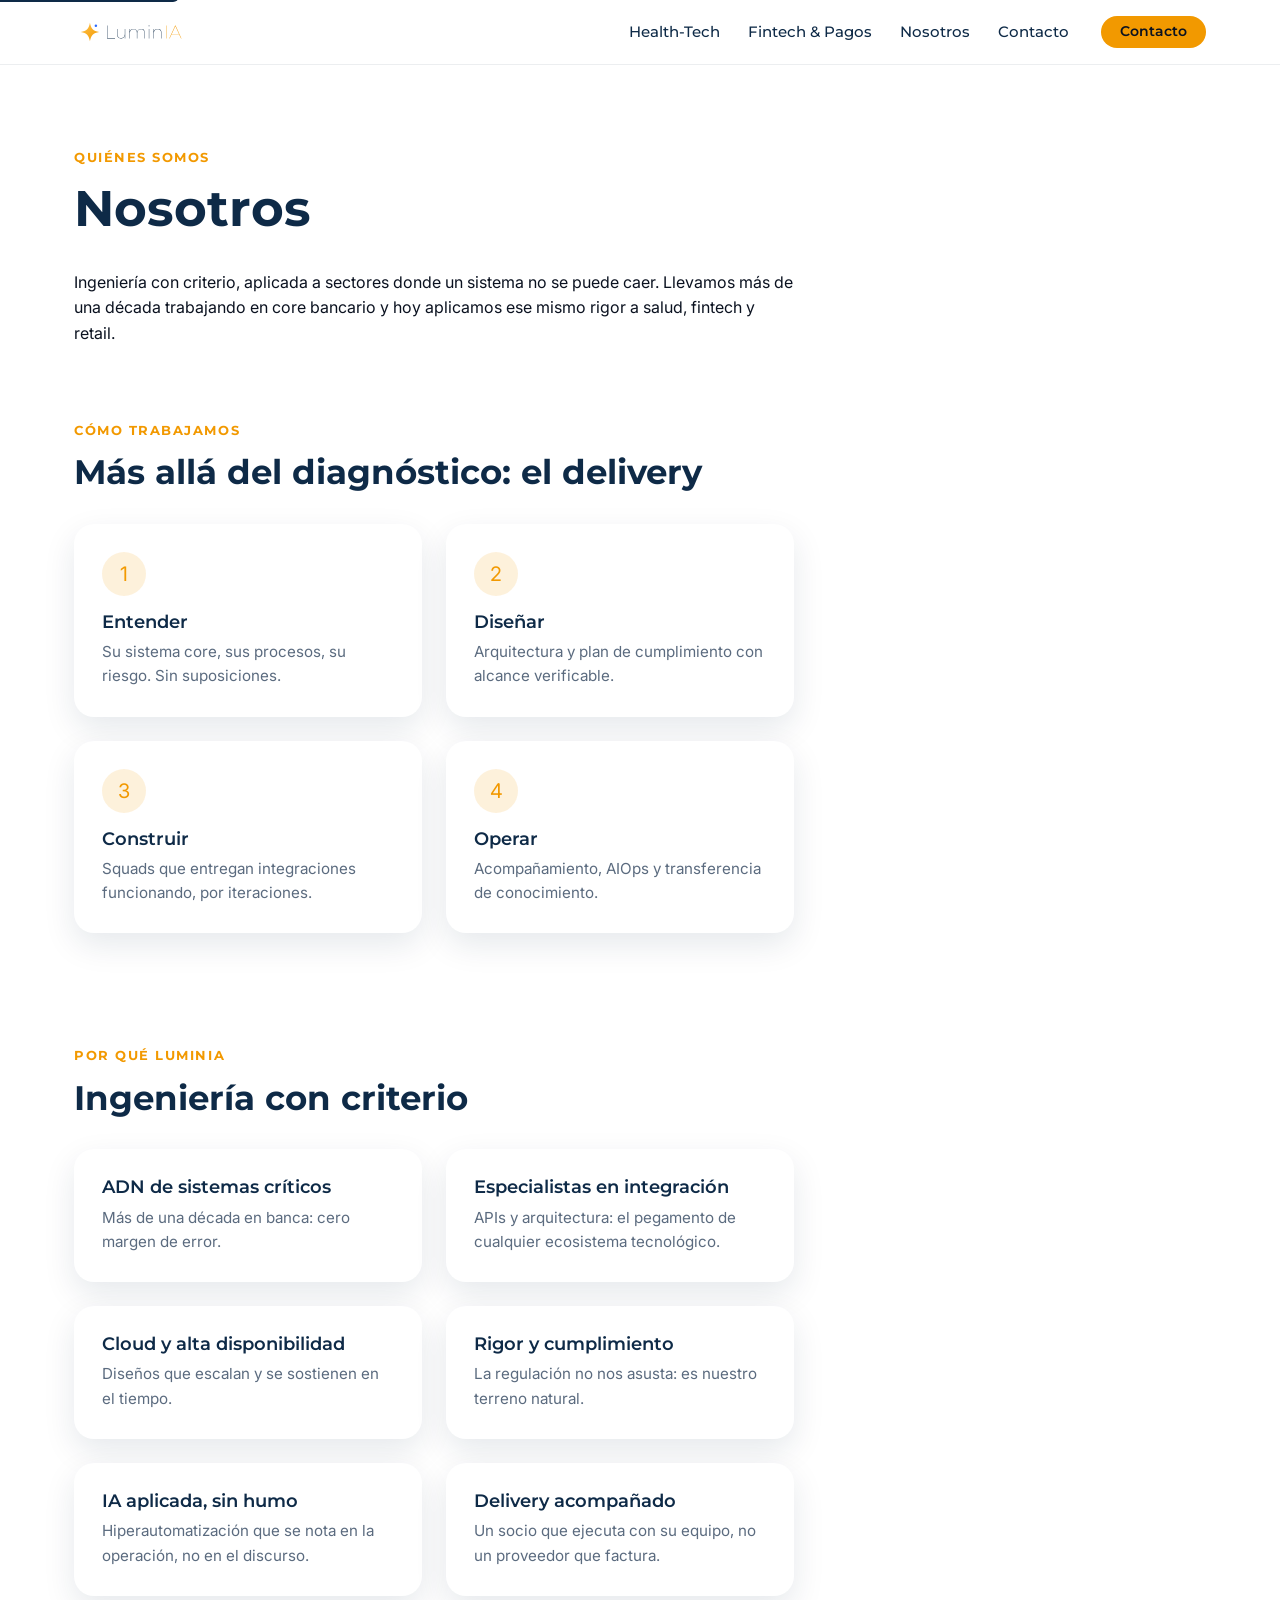
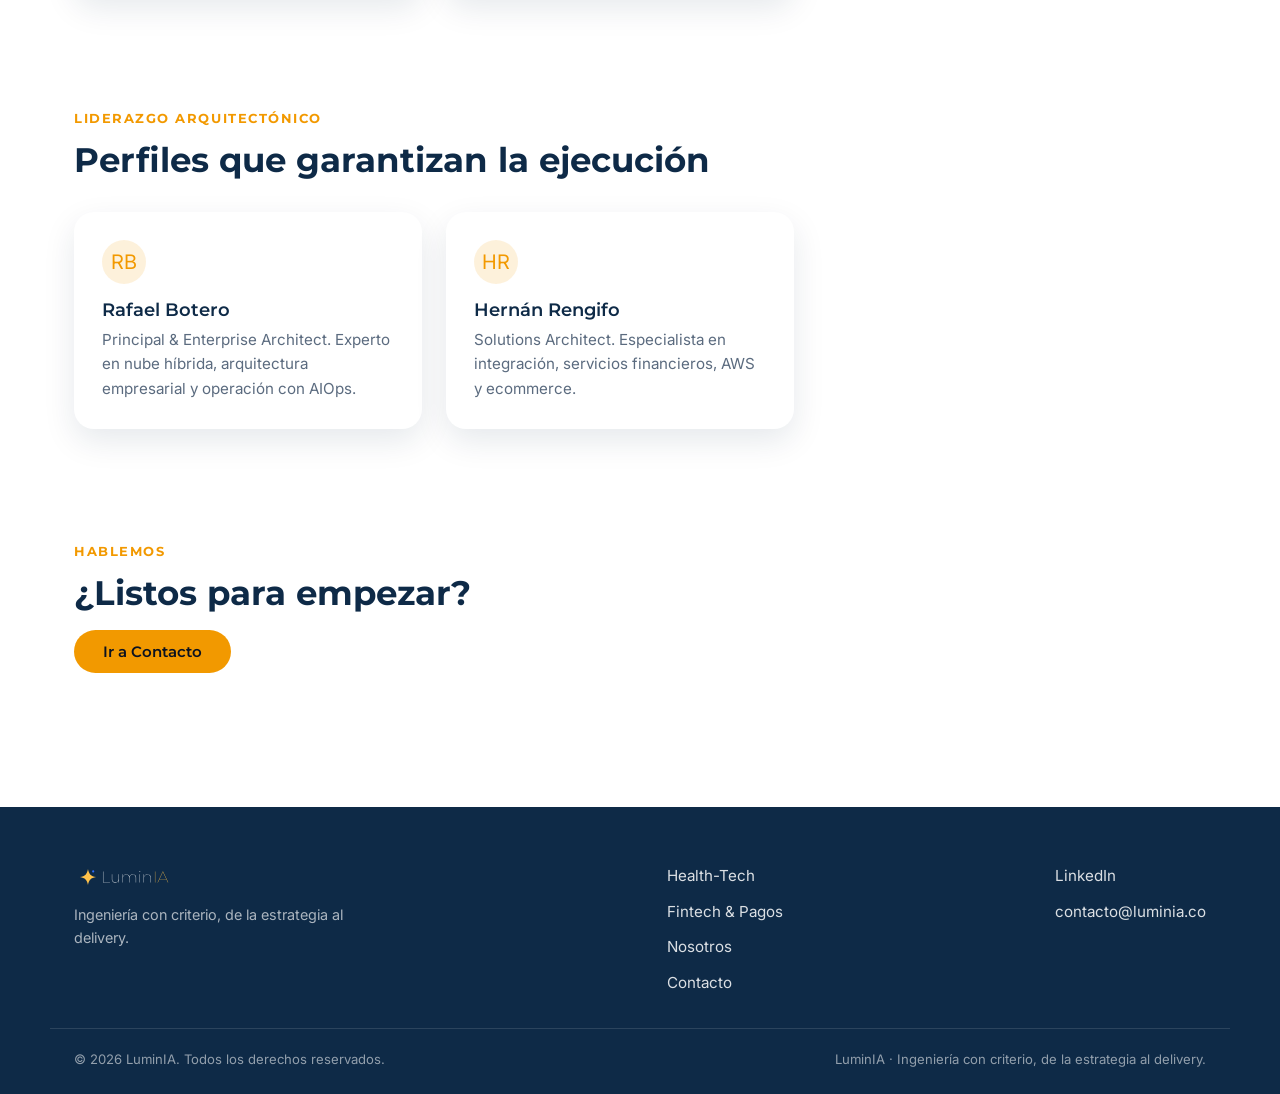
==== about/index.html @ e6b4fa3d "Deploy site from luminiawebsource@22130ef" ====
<!DOCTYPE html>
<html lang="es">
<head>
<meta charset="utf-8">
<meta http-equiv="X-UA-Compatible" content="IE=edge">
<meta name="viewport" content="width=device-width, initial-scale=1">
<meta name="theme-color" content="#0e2a47">

<link rel="icon" type="image/svg+xml" href="/assets/logos/luminia-isotipo.svg">
<link rel="alternate icon" href="/assets/logos/luminia-isotipo.png">
<link rel="stylesheet" href="/assets/css/style.css">

<!-- Begin Jekyll SEO tag v2.9.0 -->
<title>Nosotros | LuminIA</title>
<meta name="generator" content="Jekyll v4.4.1" />
<meta property="og:title" content="Nosotros" />
<meta property="og:locale" content="en_US" />
<meta name="description" content="Consultoría e ingeniería de TI con IA aplicada para banca, fintech y retail." />
<meta name="twitter:description" property="og:description" content="Consultoría e ingeniería de TI con IA aplicada para banca, fintech y retail." />
<link rel="canonical" href="https://luminiaconsulting.com/about/" />
<meta property="og:url" content="https://luminiaconsulting.com/about/" />
<meta property="og:site_name" content="LuminIA" />
<meta property="og:type" content="website" />
<meta name="twitter:card" content="summary" />
<meta name="twitter:title" content="Nosotros" />
<script type="application/ld+json">
{"@context":"https://schema.org","@type":"WebSite","description":"Consultoría e ingeniería de TI con IA aplicada para banca, fintech y retail.","headline":"Nosotros","name":"LuminIA","publisher":{"@type":"Organization","logo":{"@type":"ImageObject","url":"https://luminiaconsulting.com/assets/logos/luminia-isotipo-app.png"}},"url":"https://luminiaconsulting.com/about/"}</script>
<!-- End Jekyll SEO tag -->

<link type="application/atom+xml" rel="alternate" href="https://luminiaconsulting.com/feed.xml" title="LuminIA" />

</head>
<body>
  <a class="skip-link" href="#main-content">Saltar al contenido</a>
  <header class="site-header">
  <div class="container site-header__inner">
    <a class="site-header__brand" href="/" aria-label="LuminIA">
      <img class="site-header__logo" src="/assets/logos/luminia-logo-principal.svg" alt="LuminIA">
    </a>

    <button type="button" class="nav-toggle" aria-expanded="false" aria-controls="site-nav">
      <span class="visually-hidden">Abrir menú</span>
      <span class="nav-toggle__bar"></span>
      <span class="nav-toggle__bar"></span>
      <span class="nav-toggle__bar"></span>
    </button>

    <nav class="site-nav" id="site-nav" aria-label="Principal">
      <ul class="site-nav__list">
        



  
  
    <li><a href="/salud/">Health-Tech</a></li>
  

  
  
    <li><a href="/fintech/">Fintech & Pagos</a></li>
  

  
  
    <li><a href="/about/">Nosotros</a></li>
  

  
  
    <li><a href="/contacto/">Contacto</a></li>
  


      </ul>
      
        
        
          <a class="btn btn--primary btn--sm" href="/contacto/">Contacto</a>
        
      
    </nav>
  </div>
</header>


  <main id="main-content">
    <article class="page">
  <div class="container section">
    
      <header class="page__header">
        <p class="kicker">Quiénes somos</p>
        <h1 class="page__title">Nosotros</h1>
      </header>
    

    <div class="page__content">
      <p>Ingeniería con criterio, aplicada a sectores donde un sistema no se puede caer. Llevamos más de una década trabajando en core bancario y hoy aplicamos ese mismo rigor a salud, fintech y retail.</p>

<div id="como-trabajamos" class="section--tight">
  <p class="kicker">Cómo trabajamos</p>
  <h2>Más allá del diagnóstico: el delivery</h2>

  <div class="cards-grid">
    <div class="card">
      <div class="card__chip">1</div>
      <h3 class="card__title">Entender</h3>
      <p class="card__body">Su sistema core, sus procesos, su riesgo. Sin suposiciones.</p>
    </div>
    <div class="card">
      <div class="card__chip">2</div>
      <h3 class="card__title">Diseñar</h3>
      <p class="card__body">Arquitectura y plan de cumplimiento con alcance verificable.</p>
    </div>
    <div class="card">
      <div class="card__chip">3</div>
      <h3 class="card__title">Construir</h3>
      <p class="card__body">Squads que entregan integraciones funcionando, por iteraciones.</p>
    </div>
    <div class="card">
      <div class="card__chip">4</div>
      <h3 class="card__title">Operar</h3>
      <p class="card__body">Acompañamiento, AIOps y transferencia de conocimiento.</p>
    </div>
  </div>
</div>

<div class="section--tight">
  <p class="kicker">Por qué LuminIA</p>
  <h2>Ingeniería con criterio</h2>

  <div class="cards-grid">
    <div class="card">
      <h3 class="card__title">ADN de sistemas críticos</h3>
      <p class="card__body">Más de una década en banca: cero margen de error.</p>
    </div>
    <div class="card">
      <h3 class="card__title">Especialistas en integración</h3>
      <p class="card__body">APIs y arquitectura: el pegamento de cualquier ecosistema tecnológico.</p>
    </div>
    <div class="card">
      <h3 class="card__title">Cloud y alta disponibilidad</h3>
      <p class="card__body">Diseños que escalan y se sostienen en el tiempo.</p>
    </div>
    <div class="card">
      <h3 class="card__title">Rigor y cumplimiento</h3>
      <p class="card__body">La regulación no nos asusta: es nuestro terreno natural.</p>
    </div>
    <div class="card">
      <h3 class="card__title">IA aplicada, sin humo</h3>
      <p class="card__body">Hiperautomatización que se nota en la operación, no en el discurso.</p>
    </div>
    <div class="card">
      <h3 class="card__title">Delivery acompañado</h3>
      <p class="card__body">Un socio que ejecuta con su equipo, no un proveedor que factura.</p>
    </div>
  </div>
</div>

<div class="section--tight">
  <p class="kicker">Liderazgo arquitectónico</p>
  <h2>Perfiles que garantizan la ejecución</h2>

  <div class="cards-grid">
    <div class="card">
      <div class="card__chip">RB</div>
      <h3 class="card__title">Rafael Botero</h3>
      <p class="card__body">Principal &amp; Enterprise Architect. Experto en nube híbrida, arquitectura empresarial y operación con AIOps.</p>
    </div>
    <div class="card">
      <div class="card__chip">HR</div>
      <h3 class="card__title">Hernán Rengifo</h3>
      <p class="card__body">Solutions Architect. Especialista en integración, servicios financieros, AWS y ecommerce.</p>
    </div>
  </div>
</div>

<div class="section--tight">
  <p class="kicker">Hablemos</p>
  <h2>¿Listos para empezar?</h2>
  <a class="btn btn--primary" href="/contacto/">Ir a Contacto</a>
</div>

    </div>
  </div>
</article>

  </main>

  <footer class="site-footer">
  <div class="container site-footer__inner">
    <div class="site-footer__brand">
      <img class="site-footer__logo" src="/assets/logos/luminia-logo-negativo.svg" alt="LuminIA">
      <p class="site-footer__tagline">Ingeniería con criterio, de la estrategia al delivery.</p>
    </div>

    <nav class="site-footer__nav" aria-label="Footer">
      <ul>
        



  
  
    <li><a href="/salud/">Health-Tech</a></li>
  

  
  
    <li><a href="/fintech/">Fintech & Pagos</a></li>
  

  
  
    <li><a href="/about/">Nosotros</a></li>
  

  
  
    <li><a href="/contacto/">Contacto</a></li>
  


      </ul>
    </nav>

    
      <ul class="site-footer__social">
        <li><a href="https://www.linkedin.com/company/luminia-consulting/">LinkedIn</a></li>
        
        <li><a href="mailto:contacto@luminia.co">contacto@luminia.co</a></li>
      </ul>
    
  </div>

  <div class="container site-footer__meta">
    <span>© 2026 LuminIA. Todos los derechos reservados.</span>
    <span>LuminIA · Ingeniería con criterio, de la estrategia al delivery.</span>
  </div>
</footer>


  <script src="/assets/js/luminia-theme.js" defer></script>
</body>
</html>
---- assets/css/style.css ----
@font-face {
  font-family: "Montserrat";
  src: url("../fonts/Montserrat-400.ttf") format("truetype");
  font-weight: 400;
  font-style: normal;
  font-display: swap;
}
@font-face {
  font-family: "Montserrat";
  src: url("../fonts/Montserrat-500.ttf") format("truetype");
  font-weight: 500;
  font-style: normal;
  font-display: swap;
}
@font-face {
  font-family: "Montserrat";
  src: url("../fonts/Montserrat-600.ttf") format("truetype");
  font-weight: 600;
  font-style: normal;
  font-display: swap;
}
@font-face {
  font-family: "Montserrat";
  src: url("../fonts/Montserrat-700.ttf") format("truetype");
  font-weight: 700;
  font-style: normal;
  font-display: swap;
}
@font-face {
  font-family: "Montserrat";
  src: url("../fonts/Montserrat-800.ttf") format("truetype");
  font-weight: 800;
  font-style: normal;
  font-display: swap;
}
@font-face {
  font-family: "Inter";
  src: url("../fonts/Inter-400.ttf") format("truetype");
  font-weight: 400;
  font-style: normal;
  font-display: swap;
}
@font-face {
  font-family: "Inter";
  src: url("../fonts/Inter-500.ttf") format("truetype");
  font-weight: 500;
  font-style: normal;
  font-display: swap;
}
@font-face {
  font-family: "Inter";
  src: url("../fonts/Inter-600.ttf") format("truetype");
  font-weight: 600;
  font-style: normal;
  font-display: swap;
}
@font-face {
  font-family: "Inter";
  src: url("../fonts/Inter-700.ttf") format("truetype");
  font-weight: 700;
  font-style: normal;
  font-display: swap;
}
*,
*::before,
*::after {
  box-sizing: border-box;
}

html {
  scroll-behavior: smooth;
}

body {
  margin: 0;
  font-family: "Inter", Calibri, Arial, sans-serif;
  font-size: 16px;
  line-height: 1.6;
  color: #0b1220;
  background: #ffffff;
  -webkit-font-smoothing: antialiased;
}

h1,
h2,
h3,
h4,
h5,
h6 {
  font-family: "Montserrat", Arial, Helvetica, sans-serif;
  color: #0e2a47;
  line-height: 1.15;
  margin: 0 0 0.5em;
}

h1 {
  font-size: clamp(2rem, 1.5rem + 2vw, 3.25rem);
  font-weight: 700;
}

h2 {
  font-size: clamp(1.5rem, 1.3rem + 1vw, 2.25rem);
  font-weight: 700;
}

h3 {
  font-size: 1.375rem;
  font-weight: 600;
}

p {
  margin: 0 0 1em;
  color: #0b1220;
}

a {
  color: #2d6bff;
  text-decoration-thickness: 1px;
  text-underline-offset: 2px;
}

a:hover {
  color: #f29900;
}

img {
  max-width: 100%;
  height: auto;
  display: block;
}

ul,
ol {
  padding-left: 1.25em;
}

::selection {
  background: #ffc24b;
  color: #0b1220;
}

.visually-hidden {
  position: absolute;
  width: 1px;
  height: 1px;
  padding: 0;
  margin: -1px;
  overflow: hidden;
  clip: rect(0, 0, 0, 0);
  white-space: nowrap;
  border: 0;
}

.skip-link {
  position: absolute;
  top: -48px;
  left: 0;
  z-index: 1000;
  padding: 12px 20px;
  background: #0e2a47;
  color: #ffffff;
  border-radius: 0 0 6px 0;
  transition: top 180ms ease;
}

.skip-link:focus {
  top: 0;
}

.container {
  max-width: 1180px;
  margin-inline: auto;
  padding-inline: 24px;
}

.section {
  padding-block: clamp(48px, 5vw + 16px, 96px);
}

.section--tight {
  padding-block: clamp(32px, 3vw + 16px, 56px);
}

.section--dark {
  background: #0e2a47;
  color: #ffffff;
}

.section--mist {
  background: #f4f7fb;
}

.kicker {
  display: inline-block;
  margin: 0 0 12px;
  font-family: "Montserrat", Arial, Helvetica, sans-serif;
  font-size: 0.8rem;
  font-weight: 700;
  letter-spacing: 0.12em;
  text-transform: uppercase;
  color: #f29900;
}

.kicker--ondark {
  color: #ffc24b;
}

.text-muted {
  color: #5b6b7f;
}

.text-ondark {
  color: #ffffff;
}

.text-ondark .text-muted,
.text-ondark p {
  color: rgba(255, 255, 255, 0.78);
}

.btn {
  display: inline-flex;
  align-items: center;
  justify-content: center;
  gap: 8px;
  padding: 13px 28px;
  border-radius: 999px;
  font-family: "Montserrat", Arial, Helvetica, sans-serif;
  font-size: 0.95rem;
  font-weight: 600;
  line-height: 1;
  text-decoration: none;
  border: 1px solid transparent;
  cursor: pointer;
  transition: transform 180ms ease, box-shadow 180ms ease, background-color 180ms ease, color 180ms ease, border-color 180ms ease;
}

.btn:hover {
  transform: translateY(-1px);
}

.btn--primary {
  background: #f29900;
  color: #0b1220;
}

.btn--primary:hover {
  background: #ffc24b;
  color: #0b1220;
}

.btn--outline {
  background: transparent;
  border-color: #0e2a47;
  color: #0e2a47;
}

.btn--outline:hover {
  background: #0e2a47;
  color: #ffffff;
}

.btn--outline.btn--ondark {
  border-color: rgba(255, 255, 255, 0.6);
  color: #ffffff;
}

.btn--outline.btn--ondark:hover {
  background: #ffffff;
  color: #0e2a47;
  border-color: #ffffff;
}

.btn--sm {
  padding: 8px 18px;
  font-size: 0.85rem;
}

.site-header {
  position: sticky;
  top: 0;
  z-index: 100;
  background: rgba(255, 255, 255, 0.92);
  -webkit-backdrop-filter: blur(8px);
  backdrop-filter: blur(8px);
  box-shadow: 0 1px 0 rgba(14, 42, 71, 0.08);
}

.site-header__inner {
  display: flex;
  align-items: center;
  justify-content: space-between;
  gap: 24px;
  padding-block: 16px;
}

.site-header__brand {
  display: inline-flex;
  align-items: center;
}

.site-header__logo {
  height: 32px;
  width: auto;
}

.nav-toggle {
  display: none;
  flex-direction: column;
  justify-content: center;
  gap: 5px;
  width: 40px;
  height: 40px;
  padding: 0;
  border: none;
  background: transparent;
  cursor: pointer;
}

.nav-toggle__bar {
  display: block;
  width: 100%;
  height: 2px;
  background: #0e2a47;
  border-radius: 2px;
  transition: transform 180ms ease, opacity 180ms ease;
}

.site-nav {
  display: flex;
  align-items: center;
  gap: 32px;
}

.site-nav__list {
  display: flex;
  align-items: center;
  gap: 28px;
  margin: 0;
  padding: 0;
  list-style: none;
}

.site-nav__list a {
  font-family: "Montserrat", Arial, Helvetica, sans-serif;
  font-size: 0.95rem;
  font-weight: 500;
  color: #0e2a47;
  text-decoration: none;
}

.site-nav__list a:hover {
  color: #f29900;
}

@media (max-width: 768px) {
  .nav-toggle {
    display: flex;
  }
  .site-nav {
    position: fixed;
    inset: 0 0 auto auto;
    top: 0;
    height: 100vh;
    width: min(320px, 85vw);
    flex-direction: column;
    align-items: flex-start;
    gap: 28px;
    padding: 96px 32px 32px;
    background: #0e2a47;
    transform: translateX(100%);
    transition: transform 180ms ease;
  }
  .site-nav.is-open {
    transform: translateX(0);
  }
  .site-nav__list {
    flex-direction: column;
    align-items: flex-start;
    gap: 20px;
  }
  .site-nav__list a {
    color: #ffffff;
    font-size: 1.1rem;
  }
  .nav-toggle[aria-expanded=true] .nav-toggle__bar:nth-child(1) {
    transform: translateY(7px) rotate(45deg);
  }
  .nav-toggle[aria-expanded=true] .nav-toggle__bar:nth-child(2) {
    opacity: 0;
  }
  .nav-toggle[aria-expanded=true] .nav-toggle__bar:nth-child(3) {
    transform: translateY(-7px) rotate(-45deg);
  }
}
.hero {
  position: relative;
  overflow: hidden;
  background: #0e2a47;
  color: #ffffff;
}

.hero__spark {
  position: absolute;
  top: -10%;
  right: -6%;
  width: min(560px, 60vw);
  height: auto;
  opacity: 0.16;
  pointer-events: none;
}

.hero__inner {
  position: relative;
  z-index: 1;
  padding-block: clamp(72px, 8vw, 140px);
  max-width: 760px;
}

.hero__title {
  color: #ffffff;
  margin-bottom: 0.4em;
}

.hero__subtitle {
  font-size: 1.15rem;
  color: rgba(255, 255, 255, 0.8);
  max-width: 56ch;
  margin-bottom: 2em;
}

.hero__actions {
  display: flex;
  flex-wrap: wrap;
  gap: 16px;
}

.cards-grid {
  display: grid;
  grid-template-columns: repeat(auto-fit, minmax(240px, 1fr));
  gap: 24px;
  margin-top: 32px;
}

.card {
  padding: 28px;
  background: #ffffff;
  border-radius: 20px;
  box-shadow: 0 12px 32px rgba(14, 42, 71, 0.1);
}

.card__chip {
  display: inline-flex;
  align-items: center;
  justify-content: center;
  width: 44px;
  height: 44px;
  margin-bottom: 16px;
  border-radius: 50%;
  background: rgba(242, 153, 0, 0.14);
  color: #f29900;
  font-size: 1.25rem;
}

.card__title {
  font-size: 1.1rem;
  margin-bottom: 8px;
}

.card__body {
  margin: 0;
  color: #5b6b7f;
  font-size: 0.95rem;
}

.site-footer {
  background: #0e2a47;
  color: rgba(255, 255, 255, 0.85);
  padding-block: 56px 24px;
}

.site-footer__inner {
  display: flex;
  flex-wrap: wrap;
  justify-content: space-between;
  gap: 40px;
  padding-bottom: 32px;
  border-bottom: 1px solid rgba(255, 255, 255, 0.12);
}

.site-footer__brand {
  max-width: 320px;
}

.site-footer__logo {
  height: 28px;
  width: auto;
  margin-bottom: 12px;
}

.site-footer__tagline {
  color: rgba(255, 255, 255, 0.65);
  font-size: 0.9rem;
  margin: 0;
}

.site-footer__nav ul,
.site-footer__social {
  list-style: none;
  margin: 0;
  padding: 0;
  display: flex;
  flex-direction: column;
  gap: 10px;
}

.site-footer__nav a,
.site-footer__social a {
  color: rgba(255, 255, 255, 0.85);
  text-decoration: none;
  font-size: 0.95rem;
}

.site-footer__nav a:hover,
.site-footer__social a:hover {
  color: #ffc24b;
}

.site-footer__meta {
  display: flex;
  flex-wrap: wrap;
  justify-content: space-between;
  gap: 8px;
  padding-top: 20px;
  font-size: 0.82rem;
  color: rgba(255, 255, 255, 0.55);
}

.page__header,
.post__header {
  margin-bottom: 2rem;
}

.post__meta {
  font-size: 0.9rem;
}

.page__content,
.post__content {
  max-width: 72ch;
}

.page__content img,
.post__content img {
  border-radius: 12px;
}

/*# sourceMappingURL=style.css.map */
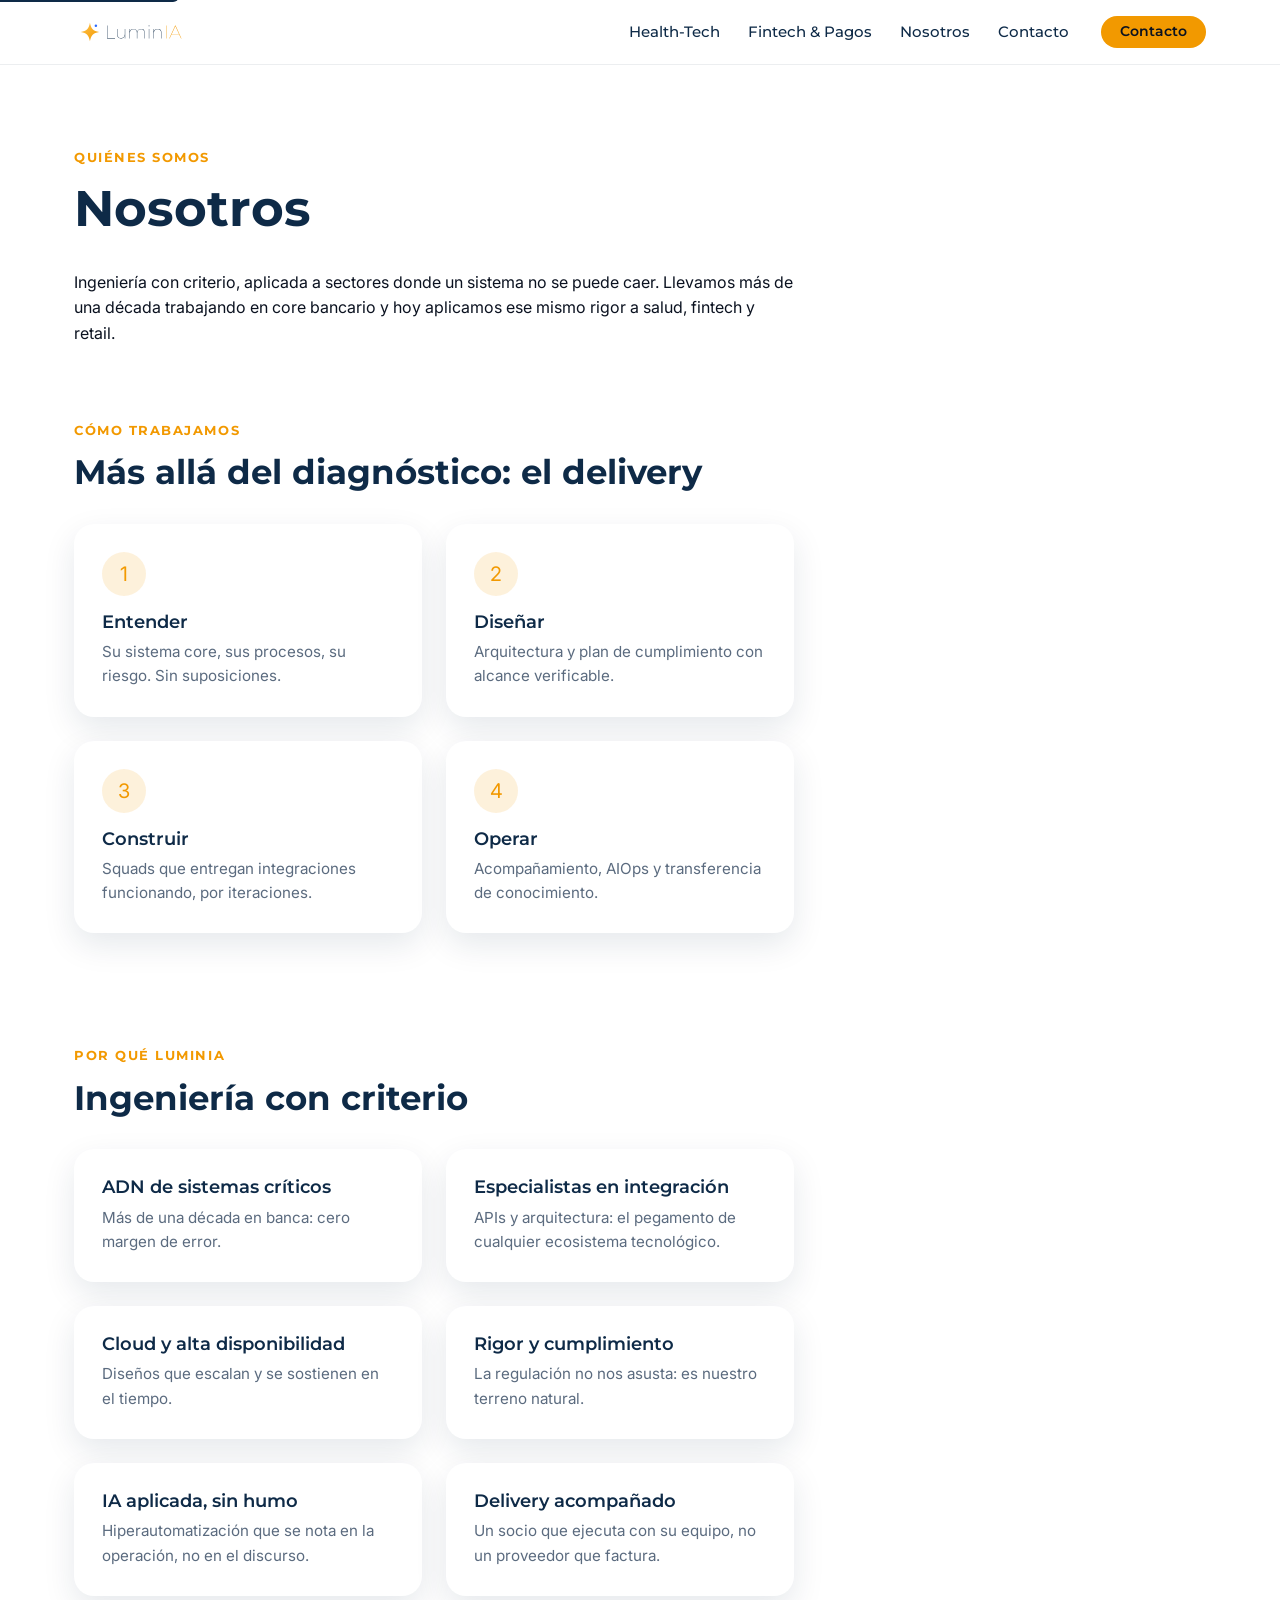
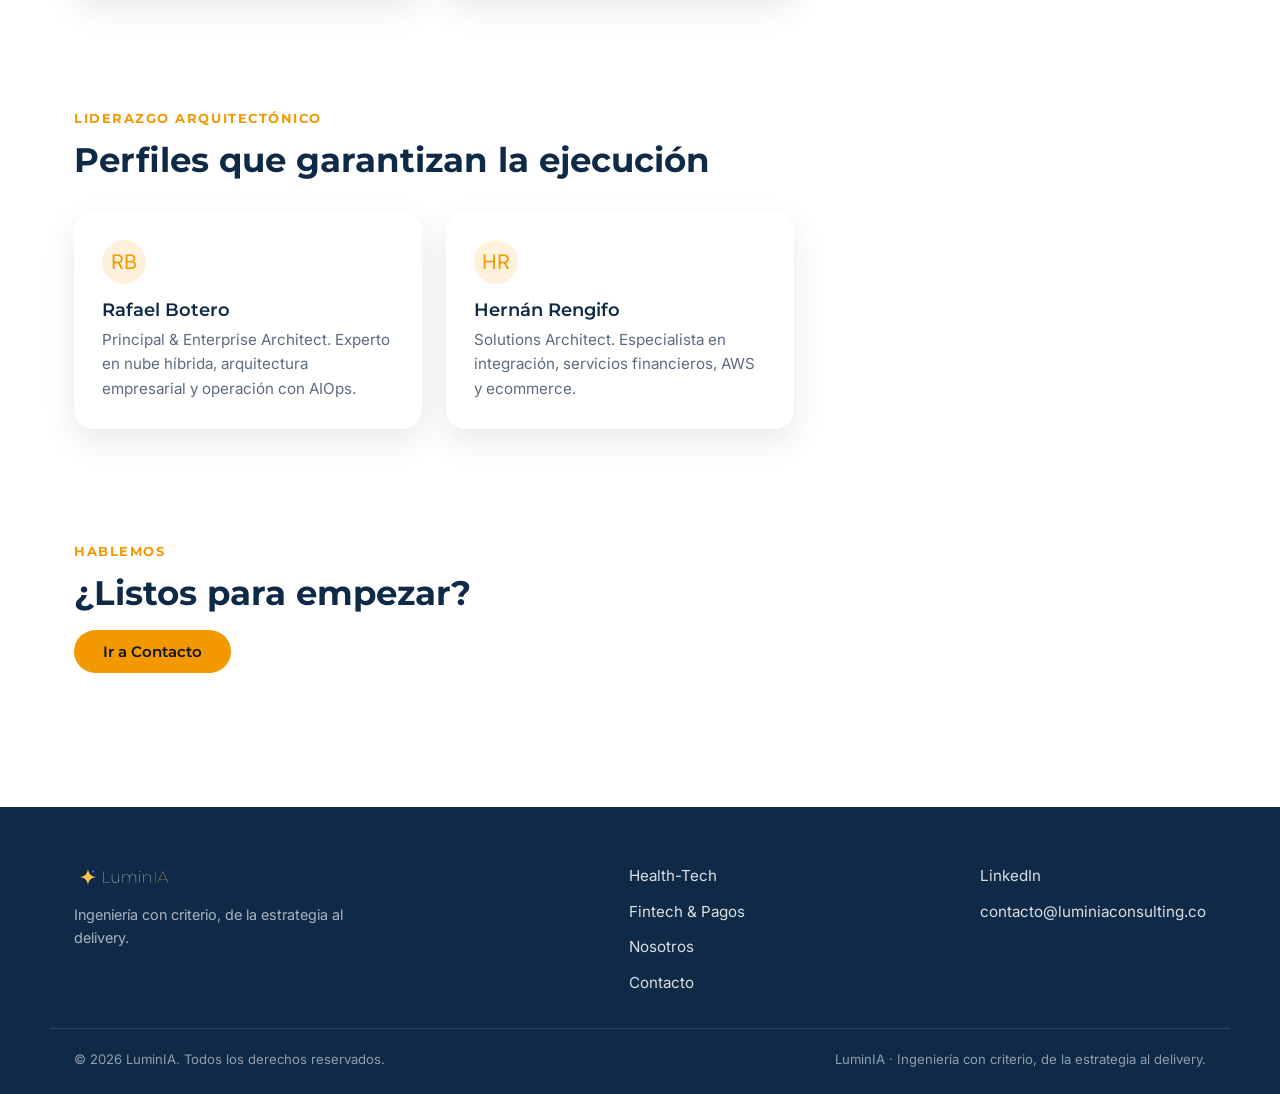
==== commit 2857696a: "Deploy site from luminiawebsource@b85294e" ====
--- a/about/index.html
+++ b/about/index.html
@@ -228,7 +228,7 @@
       <ul class="site-footer__social">
         <li><a href="https://www.linkedin.com/company/luminia-consulting/">LinkedIn</a></li>
         
-        <li><a href="mailto:contacto@luminia.co">contacto@luminia.co</a></li>
+        <li><a href="mailto:contacto@luminiaconsulting.co">contacto@luminiaconsulting.co</a></li>
       </ul>
     
   </div>
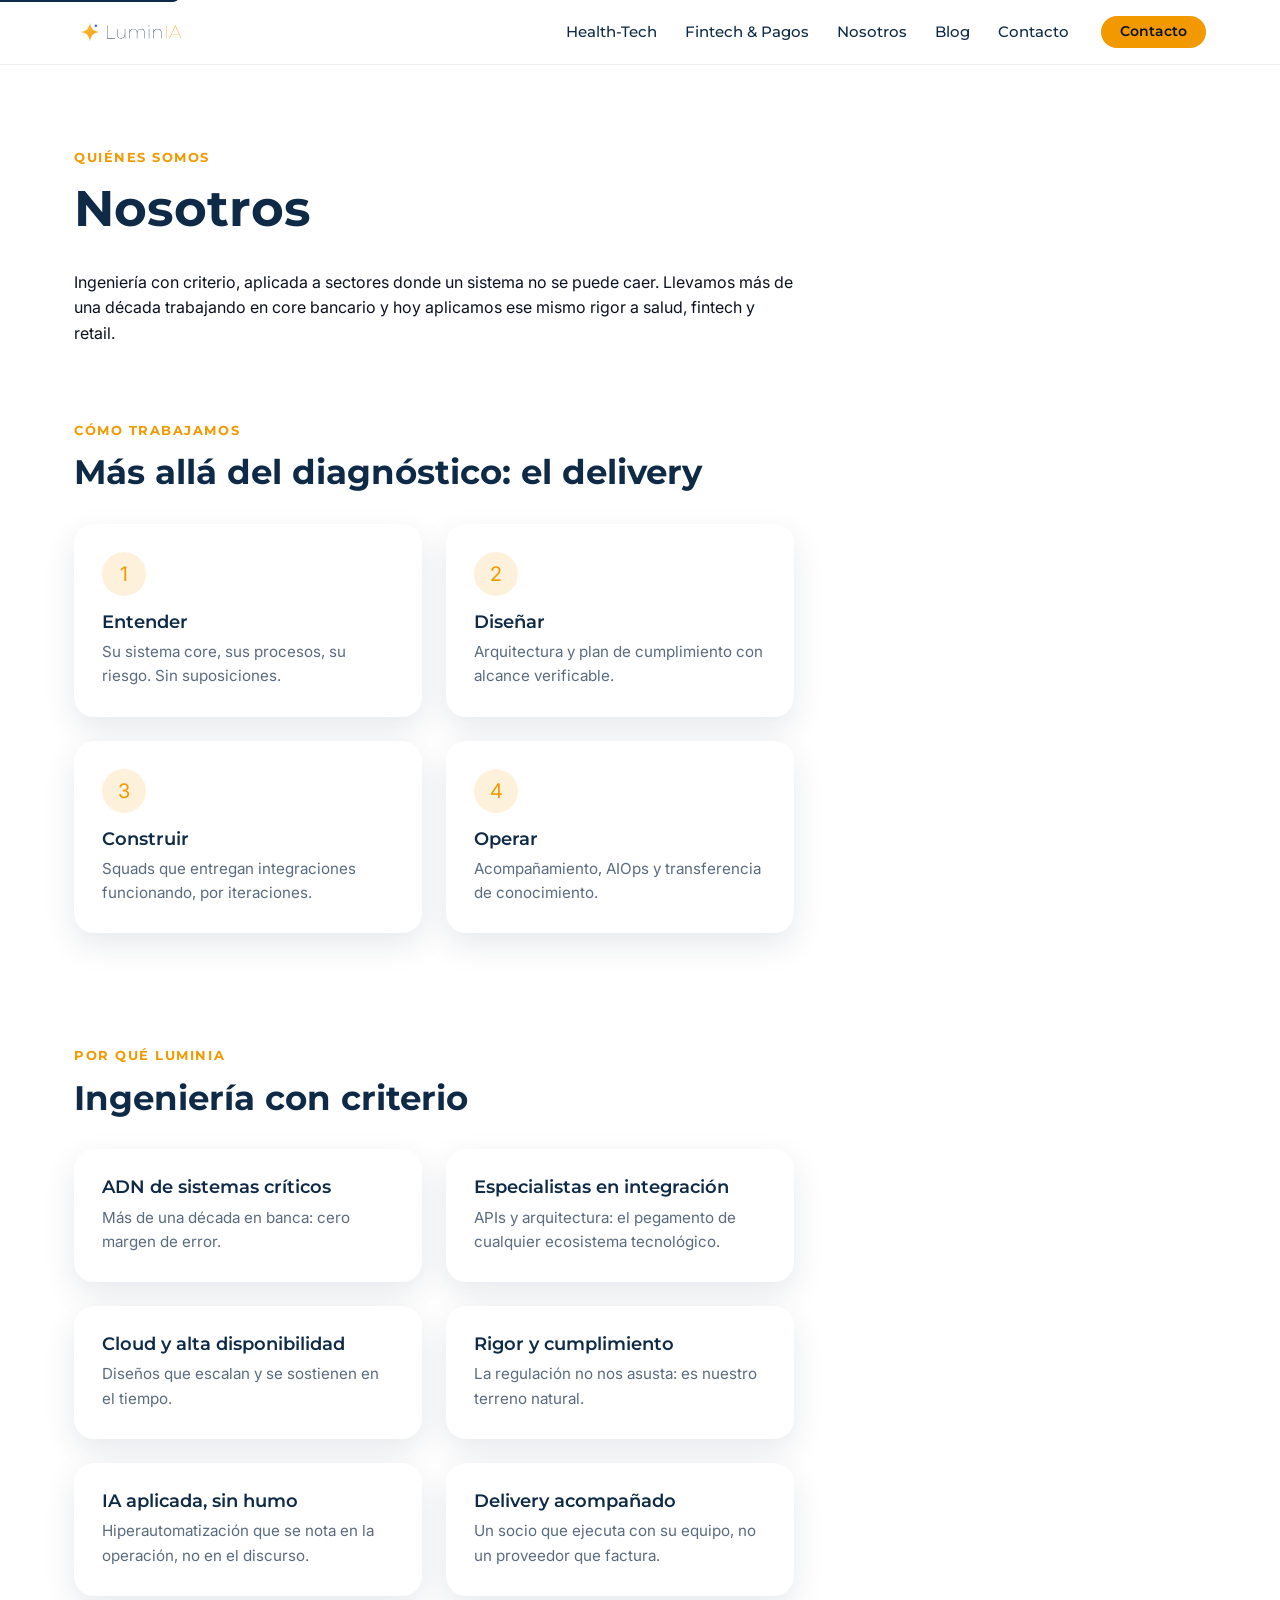
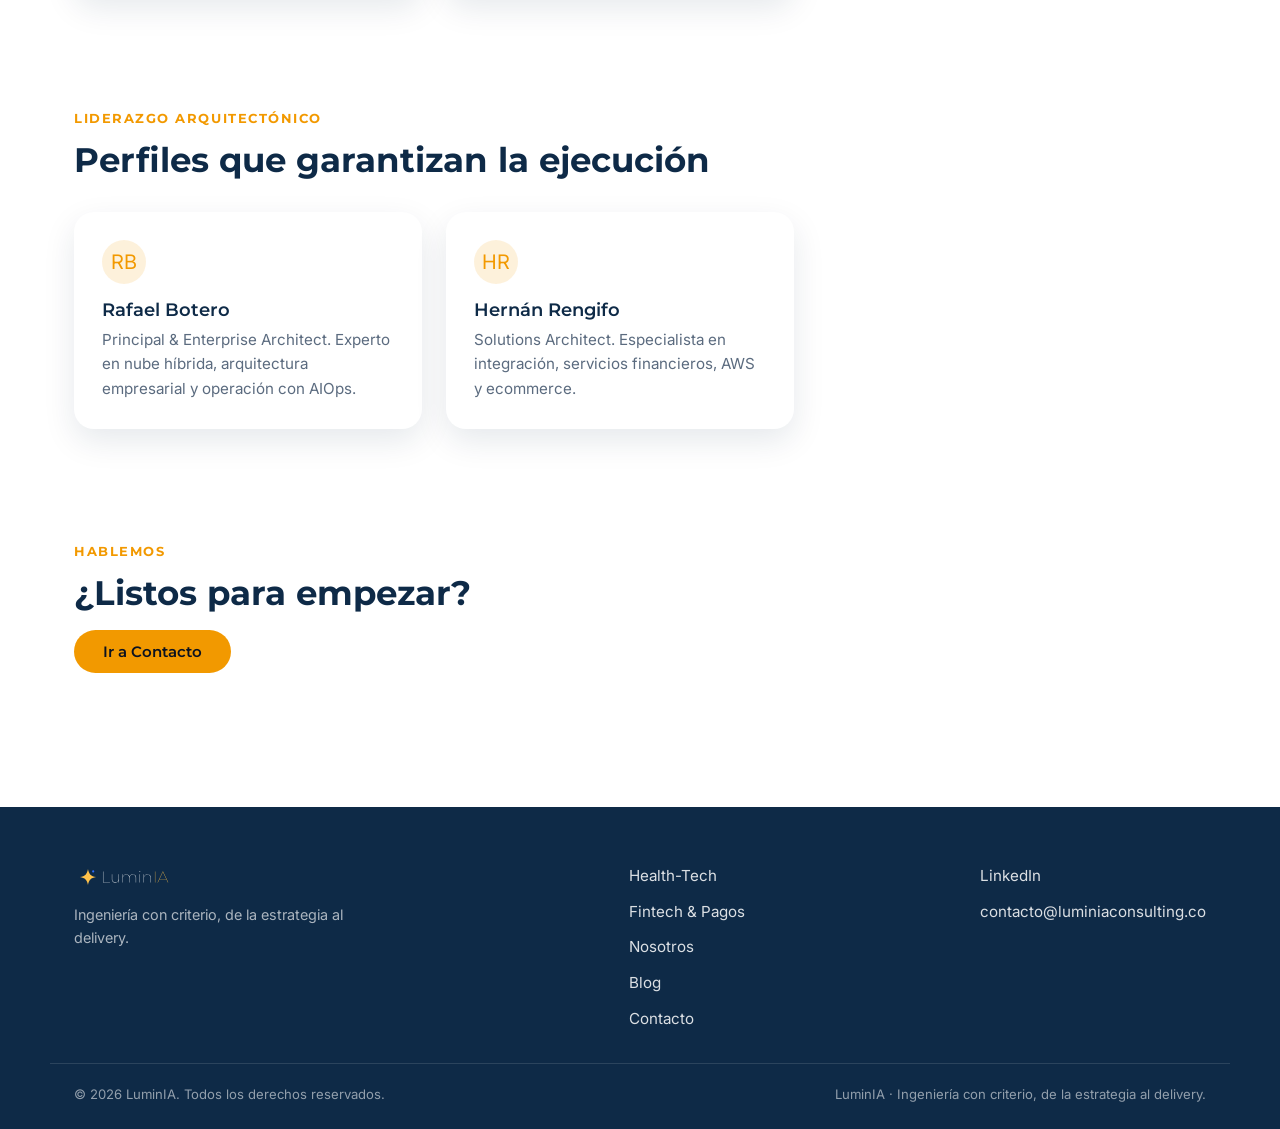
==== commit 1d6e4cf0: "Deploy site from luminiawebsource@9c0a0b4" ====
--- a/about/index.html
+++ b/about/index.html
@@ -68,6 +68,11 @@
 
   
   
+    <li><a href="/blog/">Blog</a></li>
+  
+
+  
+  
     <li><a href="/contacto/">Contacto</a></li>
   
 
@@ -217,6 +222,11 @@
 
   
   
+    <li><a href="/blog/">Blog</a></li>
+  
+
+  
+  
     <li><a href="/contacto/">Contacto</a></li>
   
 
